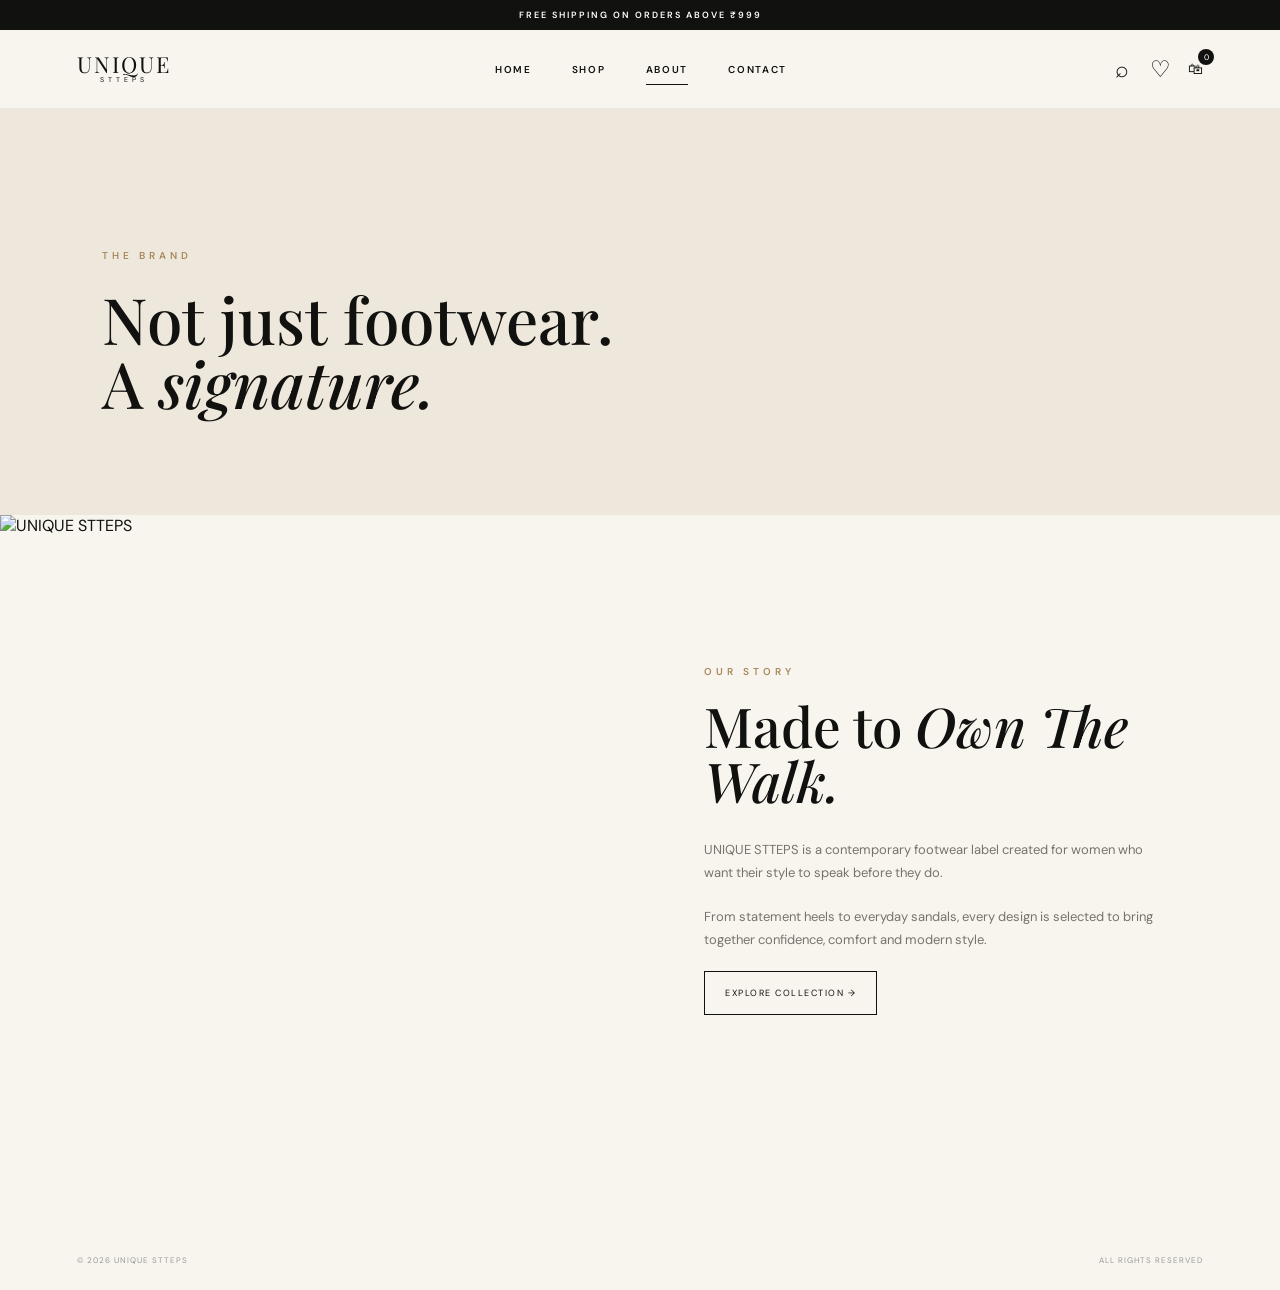
==== about.html @ f5154ce7 "Add files via upload" ====
<!DOCTYPE html>
<html lang="en">

<head>

<meta charset="UTF-8">
<meta name="viewport" content="width=device-width, initial-scale=1.0">

<title>About | UNIQUE STTEPS</title>

<link rel="stylesheet" href="style.css">

<link rel="preconnect" href="https://fonts.googleapis.com">
<link href="https://fonts.googleapis.com/css2?family=DM+Sans:wght@400;500;600;700&family=Playfair+Display:ital,wght@0,500;0,600;1,500;1,600&display=swap" rel="stylesheet">

</head>

<body>

<div class="topbar">
FREE SHIPPING ON ORDERS ABOVE ₹999
</div>

<header class="header">

<nav class="nav">

<a href="index.html" class="logo">
UNIQUE
<span>STTEPS</span>
</a>

<div class="navlinks">

<a href="index.html">HOME</a>
<a href="shop.html">SHOP</a>
<a href="about.html" class="active">ABOUT</a>
<a href="contact.html">CONTACT</a>

</div>

<div class="navicons">

      <button class="icon-btn" onclick="openSearch()" aria-label="Search">
                ⌕
            </button>

            <a href="wishlist.html" class="bag-icon">
    ♡
</a>

<a href="cart.html" class="cart-icon">
🛍 <span id="cartCount">0</span>
</a>

</div>

</nav>

</header>


<main>

<section class="about-hero">

<p class="eyebrow dark">THE BRAND</p>

<h1>
Not just footwear.
<br>
A <em>signature.</em>
</h1>

</section>


<section class="about-grid">

<div class="about-image">
<img src="images/hero-banner.png" alt="UNIQUE STTEPS">
</div>

<div class="about-copy">

<p class="eyebrow dark">OUR STORY</p>

<h2>
Made to
<em>Own The Walk.</em>
</h2>

<p>
UNIQUE STTEPS is a contemporary footwear label created
for women who want their style to speak before they do.
</p>

<p>
From statement heels to everyday sandals, every design is
selected to bring together confidence, comfort and modern style.
</p>

<a href="shop.html" class="outline-btn">
EXPLORE COLLECTION →
</a>

</div>

</section>

</main>


<footer>

<div class="footer-bottom">
<span>© 2026 UNIQUE STTEPS</span>
<span>ALL RIGHTS RESERVED</span>
</div>

</footer>


<script src="script.js"></script>

</body>
</html>
---- style.css ----
/* =====================================================
   UNIQUE STTEPS
   PREMIUM FASHION E-COMMERCE
   IVORY • CHAMPAGNE • BLACK
===================================================== */


/* =====================================================
   VARIABLES
===================================================== */

:root {

    --black: #11110f;
    --soft-black: #24221e;

    --ivory: #f8f5ef;
    --cream: #eee8dc;

    --champagne: #c8ad82;
    --gold: #a8895d;

    --white: #ffffff;
    --muted: #77736c;

    --border: #ded8cd;

    --serif: "Playfair Display", serif;
    --sans: "DM Sans", sans-serif;

}


/* =====================================================
   RESET
===================================================== */

* {
    margin: 0;
    padding: 0;
    box-sizing: border-box;
}

html {
    scroll-behavior: smooth;
}

body {
    background: var(--ivory);
    color: var(--black);
    font-family: var(--sans);
    overflow-x: hidden;
}

img {
    width: 100%;
    display: block;
}

a {
    color: inherit;
    text-decoration: none;
}

button,
input,
textarea,
select {
    font-family: inherit;
}


/* =====================================================
   TOP BAR
===================================================== */

.topbar {

    height: 30px;

    background: var(--black);
    color: white;

    display: flex;
    justify-content: center;
    align-items: center;

    gap: 14px;

    font-size: 9px;
    letter-spacing: 2px;
    font-weight: 600;

}


/* =====================================================
   HEADER
===================================================== */

.header {

    position: sticky;
    top: 0;

    z-index: 1000;

    background: rgba(248,245,239,.94);

    backdrop-filter: blur(18px);

    border-bottom: 1px solid rgba(0,0,0,.06);

}


.nav {

    height: 78px;

    padding: 0 6%;

    display: flex;
    align-items: center;
    justify-content: space-between;

}


/* =====================================================
   LOGO
===================================================== */

.logo {

    font-family: var(--serif);

    font-size: 22px;

    line-height: .75;

    letter-spacing: 2px;

    display: flex;
    flex-direction: column;

}

.logo span {

    font-family: var(--sans);

    font-size: 7px;

    letter-spacing: 4px;

    text-align: center;

    margin-top: 5px;

}


/* =====================================================
   NAV LINKS
===================================================== */

.navlinks {

    display: flex;

    gap: 40px;

}

.navlinks a {

    font-size: 10px;

    font-weight: 600;

    letter-spacing: 1.7px;

    position: relative;

}

.navlinks a::after {

    content: "";

    position: absolute;

    left: 0;

    bottom: -9px;

    width: 0;

    height: 1px;

    background: var(--black);

    transition: .3s ease;

}

.navlinks a:hover::after,
.navlinks a.active::after {

    width: 100%;

}


/* =====================================================
   NAV ICONS
===================================================== */

.navicons {

    display: flex;

    align-items: center;

    gap: 17px;

}

.icon-btn,
.mobile-menu {

    border: 0;

    background: transparent;

    cursor: pointer;

    font-size: 23px;

    color: var(--black);

    padding: 4px;

}

.icon-btn:hover {

    transform: scale(1.08);

}


/* WISHLIST NAV ICON */

.bag-icon {

    font-size: 23px;

    line-height: 1;

    display: inline-flex;

    align-items: center;
    justify-content: center;

    cursor: pointer;

    transition: .25s ease;

}

.bag-icon:hover {

    transform: scale(1.12);

}


/* CART */

.cart-icon {

    font-size: 15px;

    position: relative;

    display: inline-flex;

    align-items: center;

    justify-content: center;

    cursor: pointer;

}

.cart-icon span {

    position: absolute;

    top: -10px;

    right: -11px;

    width: 16px;

    height: 16px;

    background: var(--black);

    color: white;

    border-radius: 50%;

    display: flex;

    justify-content: center;

    align-items: center;

    font-size: 8px;

}


/* MOBILE MENU */

.mobile-menu {

    display: none;

}


/* =====================================================
   MOBILE NAV
===================================================== */

.mobile-nav {

    display: none;

}


/* =====================================================
   HERO
===================================================== */

.hero {

    height: calc(100vh - 108px);

    min-height: 620px;

    position: relative;

    background-image: url("images/hero-banner.png");

    background-size: cover;

    background-position: center;

    display: flex;

    align-items: center;

    overflow: hidden;

}

.hero-overlay {

    position: absolute;

    inset: 0;

    background:
        linear-gradient(
            90deg,
            rgba(0,0,0,.55),
            rgba(0,0,0,.15) 60%,
            transparent
        );

}

.hero-content {

    position: relative;

    z-index: 2;

    margin-left: 9%;

    color: white;

    max-width: 600px;

    animation: heroIn 1s ease forwards;

}

@keyframes heroIn {

    from {

        opacity: 0;

        transform: translateY(35px);

    }

    to {

        opacity: 1;

        transform: translateY(0);

    }

}

.eyebrow {

    font-size: 10px;

    letter-spacing: 4px;

    font-weight: 600;

}

.eyebrow.dark {

    color: var(--gold);

}

.hero h1 {

    font-family: var(--serif);

    font-size: clamp(60px, 7vw, 105px);

    line-height: .87;

    letter-spacing: -4px;

    margin: 22px 0;

}

.hero h1 i {

    font-weight: 500;

}

.hero-description {

    max-width: 390px;

    font-size: 14px;

    line-height: 1.7;

    margin-bottom: 30px;

}


/* =====================================================
   BUTTON
===================================================== */

.luxury-btn {

    display: inline-flex;

    align-items: center;

    gap: 30px;

    padding: 16px 23px;

    background: white;

    color: var(--black);

    font-size: 10px;

    letter-spacing: 1.5px;

    font-weight: 700;

    transition: .35s ease;

}

.luxury-btn:hover {

    background: var(--champagne);

    color: white;

    transform: translateY(-3px);

}

.luxury-btn span {

    font-size: 16px;

}

.hero-scroll {

    position: absolute;

    bottom: 30px;

    right: 6%;

    color: white;

    font-size: 8px;

    letter-spacing: 2px;

    display: flex;

    align-items: center;

    gap: 10px;

}

.hero-scroll span {

    width: 35px;

    height: 1px;

    background: white;

}


/* =====================================================
   INTRO
===================================================== */

.intro-section {

    padding: 120px 8% 80px;

    display: grid;

    grid-template-columns: 25% 75%;

}

.section-label {

    color: var(--gold);

    font-size: 9px;

    letter-spacing: 3px;

}

.intro-content {

    max-width: 800px;

}

.intro-content h2,
.featured-section h2,
.editorial h2,
.about-hero h1,
.contact-heading h1 {

    font-family: var(--serif);

    font-weight: 500;

    font-size: clamp(45px, 5vw, 72px);

    line-height: 1;

}

.intro-content h2 em,
.featured-section h2 em,
.editorial h2 em,
.about-hero h1 em,
.contact-heading h1 em,
.shop-hero h1 em {

    font-style: italic;

}

.intro-content p {

    margin-top: 28px;

    max-width: 500px;

    color: var(--muted);

    line-height: 1.8;

}


/* =====================================================
   CATEGORIES
===================================================== */

.categories {

    padding: 0 6% 120px;

    display: grid;

    grid-template-columns: 1fr 1fr;

    gap: 20px;

}

.category-card {

    height: 600px;

    position: relative;

    overflow: hidden;

    background: var(--cream);

}

.category-card img {

    width: 100%;

    height: 100%;

    object-fit: cover;

    transition: transform 1s cubic-bezier(.2,.7,.2,1);

}

.category-card:hover img {

    transform: scale(1.06);

}

.category-overlay {

    position: absolute;

    inset: 0;

    background:
        linear-gradient(
            transparent 40%,
            rgba(0,0,0,.65)
        );

}

.category-content {

    position: absolute;

    bottom: 45px;

    left: 45px;

    color: white;

}

.category-content span {

    font-size: 9px;

    letter-spacing: 3px;

}

.category-content h3 {

    font-family: var(--serif);

    font-size: 50px;

    margin: 8px 0;

}

.category-content p {

    font-size: 9px;

    letter-spacing: 2px;

}


/* =====================================================
   FEATURED
===================================================== */

.featured-section {

    padding: 110px 6%;

    background: #fff;

}

.section-heading {

    display: flex;

    justify-content: space-between;

    align-items: end;

    margin-bottom: 55px;

}

.section-heading h2 {

    margin-top: 12px;

}

.text-link {

    font-size: 10px;

    letter-spacing: 1.5px;

    border-bottom: 1px solid var(--black);

    padding-bottom: 7px;

}


/* =====================================================
   PRODUCTS
===================================================== */

.products {

    display: grid;

    grid-template-columns: repeat(4, 1fr);

    gap: 20px;

}

.product-card {

    position: relative;

    background: var(--ivory);

    overflow: hidden;

    transition: .4s ease;

}

.product-card:hover {

    transform: translateY(-7px);

    box-shadow: 0 20px 45px rgba(0,0,0,.08);

}

.product-image {

    position: relative;

    aspect-ratio: 4 / 5;

    overflow: hidden;

    background: var(--cream);

}

.product-image img {

    width: 100%;

    height: 100%;

    object-fit: cover;

    transition: transform .7s ease;

}

.product-card:hover .product-image img {

    transform: scale(1.05);

}


/* =====================================================
   PRODUCT BADGE
===================================================== */

.product-badge {

    position: absolute;

    top: 14px;

    left: 14px;

    background: var(--black);

    color: white;

    padding: 7px 10px;

    font-size: 8px;

    letter-spacing: 1.5px;

    z-index: 3;

}


/* =====================================================
   WISHLIST PRODUCT BUTTON
===================================================== */

.wishlist {

    position: absolute;

    top: 13px;

    right: 13px;

    width: 38px;

    height: 38px;

    border-radius: 50%;

    border: 0;

    background: rgba(255,255,255,.95);

    cursor: pointer;

    font-size: 17px;

    z-index: 10;

    transition: .3s ease;

}

.wishlist:hover {

    transform: scale(1.1);

    background: var(--black);

    color: white;

}

.wishlist.liked {

    background: var(--black);

    color: white;

}


/* =====================================================
   QUICK VIEW
===================================================== */

.quick-view {

    position: absolute;

    bottom: 0;

    left: 0;

    width: 100%;

    padding: 15px;

    border: 0;

    background: rgba(17,17,15,.92);

    color: white;

    font-size: 9px;

    letter-spacing: 2px;

    cursor: pointer;

    transform: translateY(100%);

    transition: .35s ease;

}

.product-card:hover .quick-view {

    transform: translateY(0);

}


/* =====================================================
   PRODUCT INFO
===================================================== */

.product-info {

    padding: 20px 3px 25px;

}

.product-info h3 {

    font-size: 13px;

    font-weight: 500;

    margin-bottom: 9px;

}

.product-info p {

    font-size: 13px;

    font-weight: 600;

}


/* =====================================================
   ADD BUTTON
===================================================== */

.add-btn {

    width: 100%;

    margin-top: 15px;

    border: 1px solid var(--black);

    background: transparent;

    padding: 12px;

    font-size: 9px;

    letter-spacing: 1.5px;

    cursor: pointer;

    transition: .3s ease;

}

.add-btn:hover {

    background: var(--black);

    color: white;

}


/* =====================================================
   EDITORIAL
===================================================== */

.editorial {

    display: grid;

    grid-template-columns: 1.15fr .85fr;

    min-height: 650px;

    background: var(--cream);

}

.editorial-image {

    overflow: hidden;

}

.editorial-image img {

    width: 100%;

    height: 100%;

    object-fit: cover;

}

.editorial-content {

    display: flex;

    flex-direction: column;

    justify-content: center;

    padding: 10% 12%;

}

.editorial-content h2 {

    margin: 20px 0 30px;

}

.editorial-content > p:not(.eyebrow) {

    color: var(--muted);

    line-height: 1.8;

    max-width: 400px;

    margin-bottom: 35px;

}

.outline-btn {

    display: inline-block;

    border: 1px solid var(--black);

    padding: 15px 20px;

    font-size: 9px;

    letter-spacing: 1.5px;

    width: fit-content;

    transition: .3s ease;

}

.outline-btn:hover {

    background: var(--black);

    color: white;

}


/* =====================================================
   STATEMENT
===================================================== */

.statement {

    background: var(--black);

    color: white;

    text-align: center;

    padding: 130px 20px;

}

.statement > p {

    color: var(--champagne);

    font-size: 9px;

    letter-spacing: 5px;

}

.statement h2 {

    font-family: var(--serif);

    font-size: clamp(45px, 6vw, 85px);

    font-weight: 500;

    line-height: 1;

    margin: 25px 0 35px;

}

.statement h2 em {

    color: var(--champagne);

    font-style: italic;

}

.light-btn {

    background: white;

}


/* =====================================================
   FOOTER
===================================================== */

footer {

    background: var(--ivory);

    padding: 70px 6% 25px;

}

.footer-top {

    display: grid;

    grid-template-columns: 2fr 1fr 1fr;

    padding-bottom: 60px;

    border-bottom: 1px solid var(--border);

}

.footer-logo {

    font-family: var(--serif);

    font-size: 25px;

    display: flex;

    flex-direction: column;

    line-height: .8;

    letter-spacing: 2px;

}

.footer-logo span {

    font-family: var(--sans);

    font-size: 7px;

    letter-spacing: 4px;

    margin-top: 6px;

}

.footer-brand p {

    color: var(--muted);

    margin-top: 20px;

    font-size: 12px;

}

.footer-column {

    display: flex;

    flex-direction: column;

    gap: 13px;

}

.footer-column h4 {

    font-size: 9px;

    letter-spacing: 2px;

    margin-bottom: 8px;

}

.footer-column a {

    color: var(--muted);

    font-size: 11px;

    transition: .2s ease;

}

.footer-column a:hover {

    color: var(--black);

    transform: translateX(4px);

}

.footer-bottom {

    display: flex;

    justify-content: space-between;

    padding-top: 20px;

    color: #999;

    font-size: 8px;

    letter-spacing: 1px;

}


/* =====================================================
   SHOP HERO
===================================================== */

.shop-hero {

    padding: 130px 8% 100px;

    background: var(--cream);

}

.shop-hero h1 {

    font-family: var(--serif);

    font-size: clamp(55px, 7vw, 95px);

    line-height: .9;

    margin: 20px 0;

}

.shop-hero h1 em {

    font-style: italic;

}

.shop-hero > p:last-child {

    color: var(--muted);

    font-size: 13px;

}


/* =====================================================
   SHOP SECTION
===================================================== */

.shop-section {

    padding: 70px 6% 120px;

}

.shop-toolbar {

    display: flex;

    justify-content: space-between;

    align-items: center;

    margin-bottom: 45px;

    border-bottom: 1px solid var(--border);

    padding-bottom: 20px;

}

.filters {

    display: flex;

    gap: 25px;

}

.filter-btn {

    border: 0;

    background: transparent;

    font-size: 9px;

    letter-spacing: 1.5px;

    cursor: pointer;

    padding-bottom: 7px;

    border-bottom: 1px solid transparent;

}

.filter-btn.active {

    border-color: var(--black);

}

#sortSelect {

    border: 0;

    background: transparent;

    font-size: 9px;

    letter-spacing: 1px;

    cursor: pointer;

}


/* =====================================================
   PRODUCT PAGE
===================================================== */

.product-page {

    padding: 70px 6% 120px;

}

.product-detail {

    display: grid;

    grid-template-columns: 1.1fr .9fr;

    gap: 70px;

}

.product-detail-image {

    background: var(--cream);

}

.product-detail-image img {

    width: 100%;

}

.product-detail-info {

    padding: 50px 5% 0 0;

}

.product-detail-info .category {

    color: var(--gold);

    font-size: 9px;

    letter-spacing: 3px;

}

.product-detail-info h1 {

    font-family: var(--serif);

    font-size: clamp(40px, 4vw, 65px);

    line-height: 1;

    margin: 20px 0;

}

.product-detail-info .price {

    font-size: 18px;

    font-weight: 600;

    margin-bottom: 30px;

}

.product-detail-info .description {

    color: var(--muted);

    line-height: 1.8;

    font-size: 13px;

    max-width: 450px;

    margin-bottom: 35px;

}


/* QUANTITY */

.quantity {

    display: flex;

    width: fit-content;

    border: 1px solid var(--border);

    margin-bottom: 15px;

}

.quantity button {

    width: 40px;

    height: 40px;

    border: 0;

    background: transparent;

    cursor: pointer;

}

.quantity span {

    width: 40px;

    display: flex;

    align-items: center;

    justify-content: center;

    font-size: 12px;

}


/* =====================================================
   CART
===================================================== */

.cart-page {

    padding: 100px 6% 120px;

}

.page-intro {

    margin-bottom: 70px;

}

.page-intro h1 {

    font-family: var(--serif);

    font-size: clamp(55px, 6vw, 85px);

    margin-top: 15px;

}

.page-intro h1 em {

    font-style: italic;

}

.page-intro > p:last-child {

    color: var(--muted);

    margin-top: 15px;

    font-size: 13px;

}

.cart-layout {

    display: grid;

    grid-template-columns: 1.5fr .7fr;

    gap: 70px;

}

.cart-item {

    display: grid;

    grid-template-columns: 130px 1fr auto;

    gap: 25px;

    align-items: center;

    border-bottom: 1px solid var(--border);

    padding: 20px 0;

}

.cart-item img {

    width: 130px;

    height: 160px;

    object-fit: cover;

    background: var(--cream);

}

.cart-item-info h3 {

    font-family: var(--serif);

    font-size: 18px;

    margin-bottom: 8px;

}

.cart-item-info p {

    color: var(--muted);

    font-size: 12px;

}

.qty-controls {

    display: flex;

    border: 1px solid var(--border);

    width: fit-content;

    margin-top: 15px;

}

.qty-controls button {

    width: 30px;

    height: 30px;

    border: 0;

    background: transparent;

    cursor: pointer;

}

.qty-controls span {

    width: 30px;

    display: flex;

    justify-content: center;

    align-items: center;

    font-size: 11px;

}

.remove-btn {

    border: 0;

    background: transparent;

    color: #999;

    cursor: pointer;

    font-size: 10px;

}

.cart-summary {

    background: white;

    padding: 35px;

    height: fit-content;

    position: sticky;

    top: 130px;

}

.summary-line,
.summary-total {

    display: flex;

    justify-content: space-between;

    padding: 17px 0;

    font-size: 12px;

    border-bottom: 1px solid var(--border);

}

.summary-total {

    font-weight: 700;

    margin-bottom: 25px;

    font-size: 14px;

}

.checkout-btn {

    width: 100%;

    border: 0;

    background: var(--black);

    color: white;

    padding: 17px;

    font-size: 9px;

    letter-spacing: 2px;

    cursor: pointer;

    transition: .3s ease;

}

.checkout-btn:hover {

    background: var(--gold);

}

.secure-text {

    text-align: center;

    color: #999;

    font-size: 9px;

    margin-top: 18px;

}


/* =====================================================
   ABOUT
===================================================== */

.about-hero {

    padding: 140px 8% 100px;

    background: var(--cream);

}

.about-hero h1 {

    margin-top: 25px;

}

.about-grid {

    display: grid;

    grid-template-columns: 1fr 1fr;

    min-height: 650px;

}

.about-image {

    overflow: hidden;

}

.about-image img {

    height: 100%;

    object-fit: cover;

}

.about-copy {

    padding: 10%;

    display: flex;

    justify-content: center;

    flex-direction: column;

}

.about-copy h2 {

    font-family: var(--serif);

    font-size: 55px;

    font-weight: 500;

    line-height: 1;

    margin: 20px 0 30px;

}

.about-copy h2 em {

    font-style: italic;

}

.about-copy p:not(.eyebrow) {

    color: var(--muted);

    line-height: 1.8;

    font-size: 13px;

    max-width: 470px;

    margin-bottom: 20px;

}


/* =====================================================
   CONTACT
===================================================== */

.contact-page {

    padding: 130px 8% 150px;

}

.contact-heading {

    margin-bottom: 90px;

}

.contact-heading h1 {

    margin-top: 20px;

}

.contact-grid {

    display: grid;

    grid-template-columns: 1fr 1fr;

    gap: 100px;

}

.contact-info h3 {

    font-family: var(--serif);

    font-size: 28px;

    font-weight: 500;

    max-width: 400px;

}

.contact-info > p {

    color: var(--muted);

    line-height: 1.8;

    max-width: 400px;

    margin: 25px 0 50px;

}

.contact-detail {

    display: flex;

    flex-direction: column;

    gap: 7px;

    margin-bottom: 25px;

}

.contact-detail span {

    font-size: 8px;

    letter-spacing: 2px;

    color: var(--gold);

}

.contact-detail strong {

    font-size: 12px;

    font-weight: 500;

}

.contact-form {

    display: flex;

    flex-direction: column;

    gap: 28px;

}

.contact-form label {

    font-size: 8px;

    letter-spacing: 2px;

    display: flex;

    flex-direction: column;

    gap: 10px;

}

.contact-form input,
.contact-form textarea {

    border: 0;

    border-bottom: 1px solid var(--border);

    background: transparent;

    padding: 12px 0;

    outline: none;

    font-size: 13px;

    resize: vertical;

}

.contact-form textarea {

    min-height: 120px;

}


/* =====================================================
   SEARCH OVERLAY
===================================================== */

.search-overlay {

    position: fixed;

    inset: 0;

    background: rgba(248,245,239,.98);

    z-index: 3000;

    display: none;

    align-items: center;

    justify-content: center;

}

.search-overlay.open {

    display: flex;

}

.search-close {

    position: absolute;

    top: 30px;

    right: 40px;

    border: 0;

    background: transparent;

    font-size: 35px;

    cursor: pointer;

    color: var(--black);

}

.search-inner {

    width: min(700px, 85%);

    display: flex;

    flex-direction: column;

    gap: 20px;

}

.search-inner > span {

    font-size: 9px;

    letter-spacing: 4px;

    color: var(--gold);

}

.search-inner input {

    border: 0;

    border-bottom: 1px solid var(--black);

    background: transparent;

    padding: 15px 0;

    outline: none;

    font-family: var(--serif);

    font-size: 40px;

    color: var(--black);

}

.search-result {

    padding: 12px 0;

    border-bottom: 1px solid var(--border);

    display: flex;

    justify-content: space-between;

    font-size: 12px;

}

.search-result:hover {

    background: rgba(0,0,0,.03);

}


/* =====================================================
   EMPTY CART / WISHLIST
===================================================== */

.empty-cart {

    padding: 80px 20px;

    text-align: center;

    background: white;

}

.empty-cart h2 {

    font-family: var(--serif);

    font-size: 40px;

    margin-bottom: 20px;

}

.empty-cart p {

    color: var(--muted);

    margin-bottom: 25px;

}


/* =====================================================
   ANIMATIONS
===================================================== */

.reveal {

    opacity: 0;

    transform: translateY(25px);

    transition:
        opacity .8s ease,
        transform .8s ease;

}

.reveal.show {

    opacity: 1;

    transform: translateY(0);

}


/* =====================================================
   QUICK VIEW MODAL
===================================================== */

.quick-modal {

    position: fixed;

    inset: 0;

    background: rgba(17,17,15,.65);

    backdrop-filter: blur(8px);

    z-index: 5000;

    display: flex;

    align-items: center;

    justify-content: center;

    padding: 30px;

}

.quick-modal-inner {

    width: min(900px, 95%);

    background: var(--ivory);

    display: grid;

    grid-template-columns: 1fr 1fr;

    position: relative;

    animation: modalIn .35s ease;

}

@keyframes modalIn {

    from {

        opacity: 0;

        transform: translateY(25px) scale(.97);

    }

    to {

        opacity: 1;

        transform: translateY(0) scale(1);

    }

}

.quick-image img {

    width: 100%;

    height: 500px;

    object-fit: cover;

}

.quick-info {

    padding: 55px;

    display: flex;

    flex-direction: column;

    justify-content: center;

}

.quick-info > span {

    color: var(--gold);

    font-size: 9px;

    letter-spacing: 3px;

}

.quick-info h2 {

    font-family: var(--serif);

    font-size: 35px;

    font-weight: 500;

    line-height: 1.1;

    margin: 18px 0;

}

.quick-info strong {

    font-size: 18px;

}

.quick-info p {

    color: var(--muted);

    font-size: 12px;

    line-height: 1.7;

    margin: 25px 0;

}

.quick-close {

    position: absolute;

    right: 15px;

    top: 12px;

    z-index: 5;

    border: 0;

    background: white;

    width: 35px;

    height: 35px;

    border-radius: 50%;

    cursor: pointer;

    font-size: 22px;

}


/* =====================================================
   TOAST
===================================================== */

.toast {

    position: fixed;

    right: 25px;

    bottom: 25px;

    background: var(--black);

    color: white;

    padding: 15px 22px;

    font-size: 10px;

    letter-spacing: 1px;

    z-index: 6000;

    transform: translateY(100px);

    opacity: 0;

    transition: .35s ease;

}

.toast.show {

    transform: translateY(0);

    opacity: 1;

}


/* =====================================================
   RESPONSIVE
===================================================== */

@media(max-width: 900px) {

    .navlinks {
        display: none;
    }

    .mobile-menu {
        display: block;
    }

    .mobile-nav {

        display: none;

        flex-direction: column;

        padding: 25px 6%;

        gap: 20px;

        background: var(--ivory);

        border-top: 1px solid var(--border);

    }

    .mobile-nav.open {
        display: flex;
    }

    .mobile-nav a {

        font-size: 11px;

        letter-spacing: 2px;

    }

    .products {

        grid-template-columns: repeat(2, 1fr);

    }

    .categories,
    .editorial,
    .about-grid,
    .contact-grid,
    .product-detail,
    .cart-layout {

        grid-template-columns: 1fr;

    }

    .category-card {
        height: 500px;
    }

    .intro-section {

        grid-template-columns: 1fr;

        gap: 25px;

    }

    .editorial-image {
        min-height: 500px;
    }

    .cart-summary {

        position: static;

    }

    .footer-top {

        grid-template-columns: 1fr 1fr;

        gap: 45px;

    }

    .footer-brand {

        grid-column: 1 / -1;

    }

}


/* =====================================================
   MOBILE
===================================================== */

@media(max-width: 600px) {

    .topbar-hide {
        display: none;
    }

    .topbar {
        font-size: 8px;
    }

    .nav {

        height: 68px;

        padding: 0 5%;

    }

    .navicons {
        gap: 10px;
    }

    .icon-btn,
    .bag-icon {
        font-size: 20px;
    }

    .cart-icon {
        font-size: 14px;
    }

    .hero {

        min-height: 620px;

        background-position: 62% center;

    }

    .hero-content {

        margin-left: 7%;

        margin-right: 7%;

    }

    .hero h1 {

        font-size: 55px;

        letter-spacing: -2px;

    }

    .hero-scroll {
        display: none;
    }

    .intro-section {

        padding: 80px 7%;

    }

    .categories {

        padding: 0 5% 80px;

        gap: 12px;

    }

    .category-card {

        height: 400px;

    }

    .category-content {

        left: 25px;

        bottom: 25px;

    }

    .category-content h3 {

        font-size: 35px;

    }

    .featured-section {

        padding: 80px 5%;

    }

    .section-heading {

        align-items: start;

        flex-direction: column;

        gap: 20px;

    }

    .products {

        gap: 12px;

    }

    .product-info h3 {

        font-size: 11px;

    }

    .quick-view {

        display: none;

    }

    .editorial-content {

        padding: 70px 8%;

    }

    .statement {

        padding: 90px 20px;

    }

    .shop-hero {

        padding: 90px 7%;

    }

    .shop-section {

        padding: 50px 5% 80px;

    }

    .shop-toolbar {

        align-items: flex-start;

        flex-direction: column;

        gap: 20px;

    }

    .filters {

        gap: 15px;

    }

    .product-page {

        padding: 40px 5% 80px;

    }

    .product-detail-info {

        padding: 20px 0 0;

    }

    .cart-page,
    .contact-page {

        padding: 80px 6%;

    }

    .cart-item {

        grid-template-columns: 85px 1fr;

    }

    .cart-item img {

        width: 85px;

        height: 110px;

    }

    .cart-item > .remove-btn {

        grid-column: 2;

    }

    .footer-top {

        grid-template-columns: 1fr;

    }

    .footer-brand {

        grid-column: auto;

    }

    .footer-bottom {

        flex-direction: column;

        gap: 8px;

    }

    .search-close {

        top: 20px;

        right: 20px;

    }

    .search-inner input {

        font-size: 28px;

    }

    .quick-modal-inner {

        grid-template-columns: 1fr;

        max-height: 90vh;

        overflow-y: auto;

    }

    .quick-image img {

        height: 300px;

    }

    .quick-info {

        padding: 30px;

    }

}
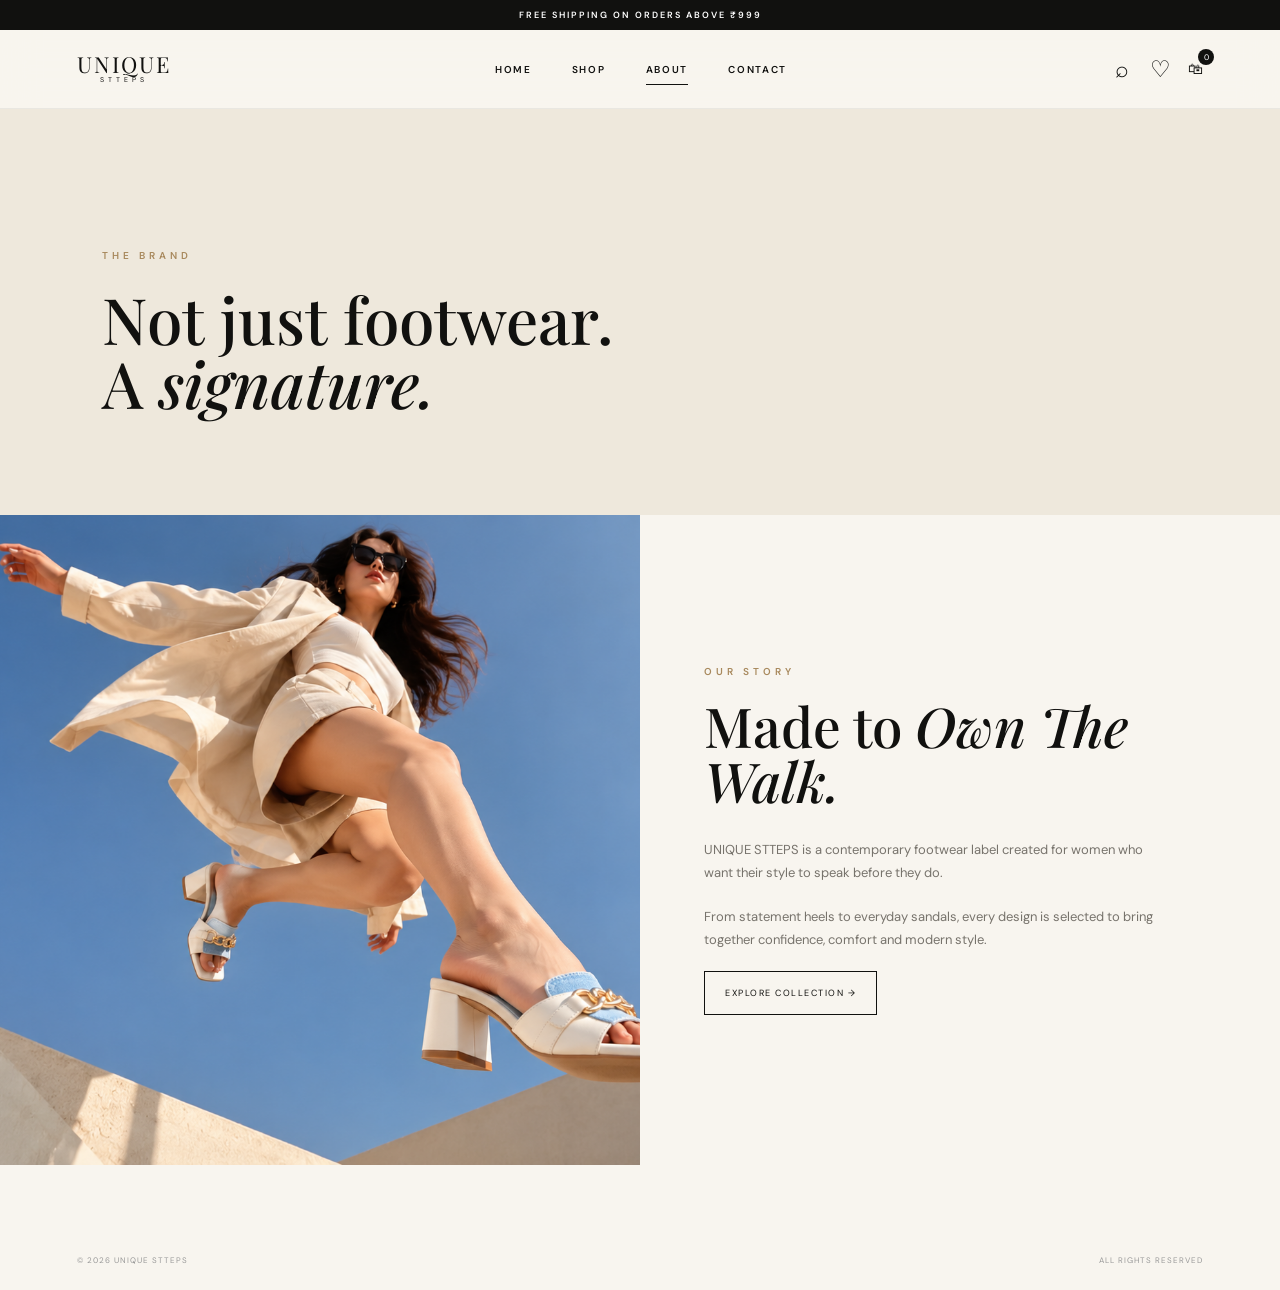
==== commit a209f89e: "change image path" ====
--- a/about.html
+++ b/about.html
@@ -78,7 +78,7 @@
 <section class="about-grid">
 
 <div class="about-image">
-<img src="images/hero-banner.png" alt="UNIQUE STTEPS">
+<img src="hero-banner.png" alt="UNIQUE STTEPS">
 </div>
 
 <div class="about-copy">
--- a/style.css
+++ b/style.css
@@ -356,7 +356,7 @@
 
     position: relative;
 
-    background-image: url("images/hero-banner.png");
+    background-image: url("hero-banner.png");
 
     background-size: cover;
 
